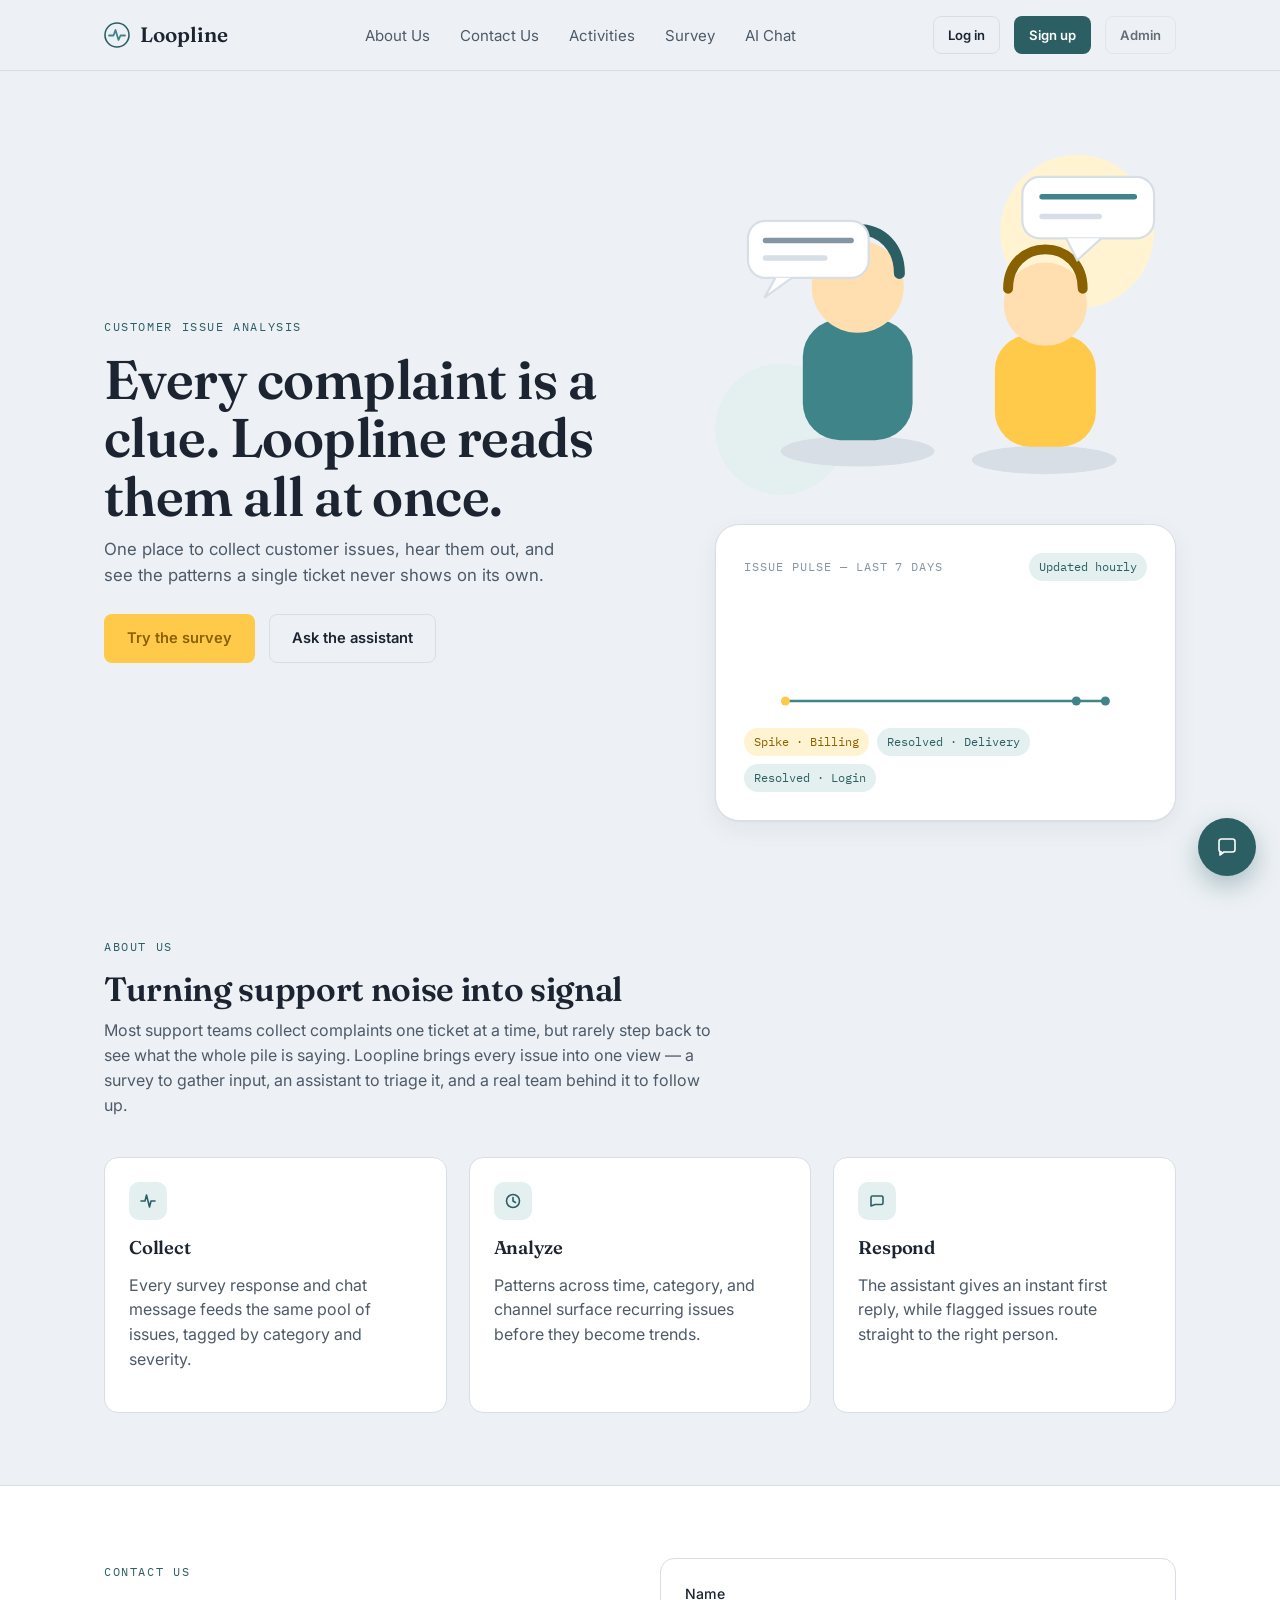
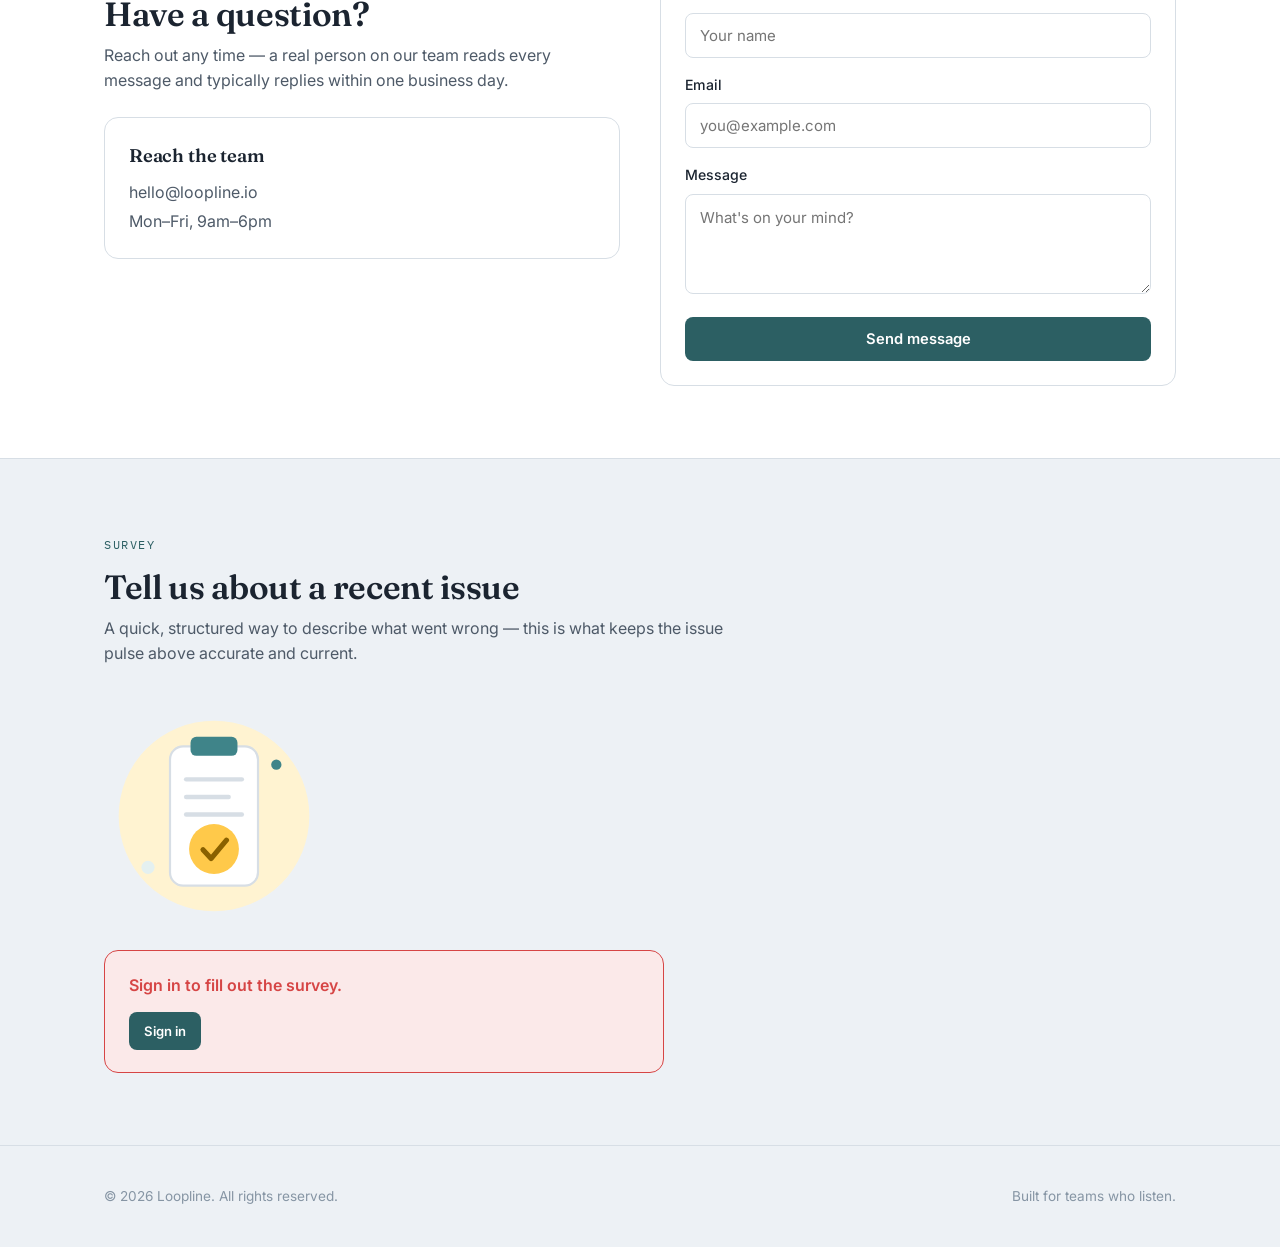
==== frontend/index.html @ 3cbf197c "Add main dashboard UI, styling, and image assets" ====
<!DOCTYPE html>
<html lang="en">
<head>
<meta charset="UTF-8">
<meta name="viewport" content="width=device-width, initial-scale=1.0">
<title>Loopline — Customer Issue Analysis</title>
<link rel="preconnect" href="https://fonts.googleapis.com">
<link href="https://fonts.googleapis.com/css2?family=Fraunces:wght@500;600;700&family=Inter:wght@400;500;600;700&family=IBM+Plex+Mono:wght@400;500&display=swap" rel="stylesheet">
<link rel="stylesheet" href="style.css">
</head>
<body>

<nav class="nav">
  <div class="nav-inner">
    <a href="index.html" class="brand">
      <svg class="brand-mark" viewBox="0 0 26 26" fill="none" xmlns="http://www.w3.org/2000/svg">
        <circle cx="13" cy="13" r="12" stroke="#2C5F63" stroke-width="1.6"/>
        <path d="M5 13.5H9.5L11.5 8L14.5 18L16.5 13.5H21" stroke="#3F8489" stroke-width="1.8" stroke-linecap="round" stroke-linejoin="round"/>
      </svg>
      Loopline
    </a>
    <div class="nav-links">
      <a href="#about">About Us</a>
      <a href="#contact">Contact Us</a>
      <a href="activities.html">Activities</a>
      <a href="#survey">Survey</a>
      <a href="#chat">AI Chat</a>
    </div>
    <div class="nav-auth">
      <a href="login.html" class="btn btn-ghost btn-sm">Log in</a>
      <a href="signup.html" class="btn btn-primary btn-sm">Sign up</a>
      <a href="admin-login.html" class="btn btn-ghost btn-sm" style="opacity:0.65;" title="Admin Login">Admin</a>
    </div>
    <button class="nav-toggle" aria-label="Menu"><span></span><span></span><span></span></button>
  </div>
</nav>

<!-- ================= HERO ================= -->
<header class="hero">
  <div class="container hero-inner">
    <div>
      <span class="eyebrow">Customer issue analysis</span>
      <h1>Every complaint is a clue. Loopline reads them all at once.</h1>
      <p class="hero-sub">One place to collect customer issues, hear them out, and see the patterns a single ticket never shows on its own.</p>
      <div class="hero-cta">
        <a href="#survey" class="btn btn-amber">Try the survey</a>
        <a href="#chat" class="btn btn-ghost">Ask the assistant</a>
      </div>
    </div>
    <div>
      <div class="illus-wrap">
        <img src="img/chat-people.svg" alt="Illustration of two people chatting" style="margin-bottom: 18px;">
      </div>
      <div class="pulse-card" aria-hidden="false">
        <div class="pulse-card-head">
          <span>Issue pulse — last 7 days</span>
          <span class="tag">Updated hourly</span>
        </div>
        <svg viewBox="0 0 320 120" width="100%" height="120" xmlns="http://www.w3.org/2000/svg" id="pulse-svg">
          <polyline id="pulse-bg" fill="none" stroke="#D7DEE5" stroke-width="2"/>
          <polyline id="pulse-line" fill="none" stroke="#3F8489" stroke-width="2.5" stroke-linecap="round" stroke-linejoin="round"/>
          <g id="pulse-dots"></g>
        </svg>
        <div class="pulse-tags">
          <span class="tag amber">Spike · Billing</span>
          <span class="tag">Resolved · Delivery</span>
          <span class="tag">Resolved · Login</span>
        </div>
      </div>
    </div>
  </div>
</header>

<!-- ================= ABOUT ================= -->
<section id="about">
  <div class="container">
    <div class="section-head">
      <span class="eyebrow">About us</span>
      <h2>Turning support noise into signal</h2>
      <p>Most support teams collect complaints one ticket at a time, but rarely step back to see what the whole pile is saying. Loopline brings every issue into one view — a survey to gather input, an assistant to triage it, and a real team behind it to follow up.</p>
    </div>
    <div class="grid-3">
      <div class="card">
        <div class="icon-badge">
          <svg width="18" height="18" viewBox="0 0 18 18" fill="none"><path d="M2 9H6L7.5 3L10.5 15L12 9H16" stroke="currentColor" stroke-width="1.6" stroke-linecap="round" stroke-linejoin="round"/></svg>
        </div>
        <h3>Collect</h3>
        <p>Every survey response and chat message feeds the same pool of issues, tagged by category and severity.</p>
      </div>
      <div class="card">
        <div class="icon-badge">
          <svg width="18" height="18" viewBox="0 0 18 18" fill="none"><circle cx="9" cy="9" r="6.5" stroke="currentColor" stroke-width="1.6"/><path d="M9 5.5V9L11.5 10.5" stroke="currentColor" stroke-width="1.6" stroke-linecap="round"/></svg>
        </div>
        <h3>Analyze</h3>
        <p>Patterns across time, category, and channel surface recurring issues before they become trends.</p>
      </div>
      <div class="card">
        <div class="icon-badge">
          <svg width="18" height="18" viewBox="0 0 18 18" fill="none"><path d="M3 14V5.5C3 4.7 3.7 4 4.5 4H13.5C14.3 4 15 4.7 15 5.5V11C15 11.8 14.3 12.5 13.5 12.5H7L3 14Z" stroke="currentColor" stroke-width="1.6" stroke-linejoin="round"/></svg>
        </div>
        <h3>Respond</h3>
        <p>The assistant gives an instant first reply, while flagged issues route straight to the right person.</p>
      </div>
    </div>
  </div>
</section>

<!-- ================= CONTACT ================= -->
<section id="contact" class="section-alt">
  <div class="container grid-2">
    <div>
      <span class="eyebrow">Contact us</span>
      <h2>Have a question?</h2>
      <p>Reach out any time — a real person on our team reads every message and typically replies within one business day.</p>
      <div class="card" style="margin-top: 1.5rem;">
        <h3>Reach the team</h3>
        <p style="margin-bottom: 0.3rem;">hello@loopline.io</p>
        <p style="margin: 0;">Mon–Fri, 9am–6pm</p>
      </div>
    </div>
    <form class="card" id="contact-form">
      <div class="field">
        <label for="c-name">Name</label>
        <input id="c-name" type="text" placeholder="Your name" required>
      </div>
      <div class="field">
        <label for="c-email">Email</label>
        <input id="c-email" type="email" placeholder="you@example.com" required>
      </div>
      <div class="field">
        <label for="c-message">Message</label>
        <textarea id="c-message" placeholder="What's on your mind?" required></textarea>
      </div>
      <button type="submit" class="btn btn-primary btn-block">Send message</button>
    </form>
  </div>
</section>

<!-- ================= SURVEY ================= -->
<section id="survey">
  <div class="container">
    <div class="section-head">
      <span class="eyebrow">Survey</span>
      <h2>Tell us about a recent issue</h2>
      <p>A quick, structured way to describe what went wrong — this is what keeps the issue pulse above accurate and current.</p>
    </div>

    <div class="illus-wrap" style="max-width: 220px; margin-bottom: 24px;">
      <img src="img/clipboard-check.svg" alt="Illustration of a clipboard with a checkmark">
    </div>

    <div class="gate-banner" id="survey-gate">
      <p>Sign in to fill out the survey.</p>
      <a href="login.html" class="btn btn-primary btn-sm">Sign in</a>
    </div>

    <form class="card" id="survey-form" style="max-width: 560px; display: none;">
      <div class="field">
        <label>How satisfied were you with the resolution?</label>
        <div class="rating-scale" id="rating-scale">
          <button type="button" data-value="1">1</button>
          <button type="button" data-value="2">2</button>
          <button type="button" data-value="3">3</button>
          <button type="button" data-value="4">4</button>
          <button type="button" data-value="5">5</button>
        </div>
        <div class="rating-labels"><span>Not satisfied</span><span>Very satisfied</span></div>
      </div>
      <div class="field">
        <label for="s-category">Issue category</label>
        <select id="s-category">
          <option>Billing</option>
          <option>Technical</option>
          <option>Delivery</option>
          <option>Account &amp; login</option>
          <option>Other</option>
        </select>
      </div>
      <div class="field">
        <label for="s-comment">Tell us more</label>
        <textarea id="s-comment" placeholder="Describe what happened..."></textarea>
      </div>
      <button type="submit" class="btn btn-primary btn-block">Submit survey</button>
      <p class="form-note">Your response is kept private and used only to improve support.</p>
    </form>
  </div>
</section>

<!-- ================= FOOTER ================= -->
<footer>
  <div class="container footer-inner">
    <span>© 2026 Loopline. All rights reserved.</span>
    <span>Built for teams who listen.</span>
  </div>
</footer>

<!-- ================= AI CHAT WIDGET ================= -->
<button class="chat-launcher" id="chat-launcher" aria-label="Open Loop Assistant">
  <svg width="24" height="24" viewBox="0 0 24 24" fill="none"><path d="M4 6.5C4 5.1 5.1 4 6.5 4H17.5C18.9 4 20 5.1 20 6.5V14.5C20 15.9 18.9 17 17.5 17H9L5 20V17H6.5C5.1 17 4 15.9 4 14.5V6.5Z" stroke="white" stroke-width="1.6" stroke-linejoin="round"/></svg>
</button>

<div class="chat-panel" id="chat-panel">
  <div class="chat-head">
    <span class="chat-head-dot"></span>
    <div>
      <strong>Loop Assistant</strong>
      <small>Usually replies within a few minutes</small>
    </div>
  </div>
  <div class="chat-body" id="chat-body">
    <div class="msg bot">Hi! I'm the Loop Assistant. Tell me what issue you ran into and I'll help get it to the right place.</div>
  </div>
  <div class="chat-input">
    <input type="text" id="chat-text" placeholder="Describe your issue...">
    <button id="chat-send" aria-label="Send">
      <svg width="16" height="16" viewBox="0 0 16 16" fill="none"><path d="M2 8H13.5M13.5 8L9 3.5M13.5 8L9 12.5" stroke="white" stroke-width="1.6" stroke-linecap="round" stroke-linejoin="round"/></svg>
    </button>
  </div>
</div>

<div class="toast" id="toast"></div>

<script src="config.js"></script>
<script src="auth.js"></script>
<script src="script.js"></script>
</body>
</html>
---- frontend/style.css ----
/* ==========================================================================
   Loopline — design tokens
   ========================================================================== */
:root {
  --bg: #EDF1F5;
  --surface: #FFFFFF;
  --surface-raised: #F7F9FB;
  --ink: #1B2430;
  --ink-soft: #4E5A68;
  --ink-faint: #8695A4;
  --line: #D7DEE5;
  --teal: #3F8489;
  --teal-dark: #2C5F63;
  --teal-tint: #E4F0F0;
  --amber: #FFC94A;
  --amber-tint: #FFF3D1;
  --amber-dark: #8A6100;
  --red: #D64545;
  --red-tint: #FBE9E9;
  --radius-sm: 8px;
  --radius-md: 14px;
  --radius-lg: 24px;
  --shadow-card: 0 1px 2px rgba(27,36,48,0.04), 0 8px 24px rgba(27,36,48,0.06);
  --font-display: 'Fraunces', serif;
  --font-body: 'Inter', sans-serif;
  --font-mono: 'IBM Plex Mono', monospace;
}

* { box-sizing: border-box; }
html { scroll-behavior: smooth; }

body {
  margin: 0;
  background: var(--bg);
  color: var(--ink);
  font-family: var(--font-body);
  line-height: 1.55;
  -webkit-font-smoothing: antialiased;
}

img { max-width: 100%; display: block; }

a { color: inherit; text-decoration: none; }

.eyebrow {
  font-family: var(--font-mono);
  font-size: 0.72rem;
  letter-spacing: 0.14em;
  text-transform: uppercase;
  color: var(--teal-dark);
  display: inline-block;
  margin-bottom: 0.9rem;
}

h1, h2, h3 {
  font-family: var(--font-display);
  font-weight: 600;
  color: var(--ink);
  letter-spacing: -0.01em;
  margin: 0 0 0.6rem;
}

h1 { font-size: clamp(2.2rem, 5vw, 3.4rem); line-height: 1.08; }
h2 { font-size: clamp(1.6rem, 3vw, 2.1rem); line-height: 1.15; }
h3 { font-size: 1.15rem; }

p { color: var(--ink-soft); margin: 0 0 1rem; }

.container {
  max-width: 1120px;
  margin: 0 auto;
  padding: 0 24px;
}

/* ------------------------- Nav ------------------------- */
.nav {
  position: sticky;
  top: 0;
  z-index: 50;
  background: rgba(237,241,245,0.86);
  backdrop-filter: blur(10px);
  border-bottom: 1px solid var(--line);
}

.nav-inner {
  max-width: 1120px;
  margin: 0 auto;
  padding: 16px 24px;
  display: flex;
  align-items: center;
  justify-content: space-between;
}

.brand {
  display: flex;
  align-items: center;
  gap: 10px;
  font-family: var(--font-display);
  font-size: 1.3rem;
  font-weight: 600;
  color: var(--ink);
}

.brand-mark {
  width: 26px;
  height: 26px;
  flex-shrink: 0;
}

.nav-links {
  display: flex;
  align-items: center;
  gap: 30px;
  font-size: 0.94rem;
  color: var(--ink-soft);
}

.nav-links a:hover { color: var(--teal-dark); }

.nav-auth {
  display: flex;
  align-items: center;
  gap: 14px;
}

.nav-toggle {
  display: none;
  background: none;
  border: none;
  cursor: pointer;
  padding: 6px;
}
.nav-toggle span {
  display: block;
  width: 22px;
  height: 2px;
  background: var(--ink);
  margin: 5px 0;
}

/* ------------------------- Buttons ------------------------- */
.btn {
  display: inline-flex;
  align-items: center;
  justify-content: center;
  gap: 8px;
  font-family: var(--font-body);
  font-weight: 600;
  font-size: 0.92rem;
  padding: 12px 22px;
  border-radius: var(--radius-sm);
  border: 1px solid transparent;
  cursor: pointer;
  transition: transform 0.15s ease, box-shadow 0.15s ease, background 0.15s ease;
}
.btn:active { transform: translateY(1px); }

.btn-primary {
  background: var(--teal-dark);
  color: #fff;
}
.btn-primary:hover { background: var(--teal); }

.btn-ghost {
  background: transparent;
  color: var(--ink);
  border-color: var(--line);
}
.btn-ghost:hover { border-color: var(--teal-dark); color: var(--teal-dark); }

.btn-amber {
  background: var(--amber);
  color: var(--amber-dark);
}
.btn-amber:hover { background: #FFD873; }

.btn-text {
  background: none;
  border: none;
  color: var(--teal-dark);
  font-weight: 600;
  padding: 6px 4px;
}

.btn-block { width: 100%; }
.btn-sm { padding: 8px 14px; font-size: 0.82rem; }

/* ------------------------- Hero ------------------------- */
.hero {
  padding: 84px 0 40px;
}
.hero-inner {
  display: grid;
  grid-template-columns: 1.1fr 0.9fr;
  gap: 48px;
  align-items: center;
}
.hero h1 { max-width: 560px; }
.hero-sub {
  max-width: 480px;
  font-size: 1.05rem;
}
.hero-cta {
  display: flex;
  gap: 14px;
  margin-top: 1.6rem;
  flex-wrap: wrap;
}

.pulse-card {
  background: var(--surface);
  border: 1px solid var(--line);
  border-radius: var(--radius-lg);
  box-shadow: var(--shadow-card);
  padding: 28px;
}
.pulse-card-head {
  display: flex;
  justify-content: space-between;
  align-items: baseline;
  margin-bottom: 6px;
}
.pulse-card-head span:first-child {
  font-family: var(--font-mono);
  font-size: 0.75rem;
  color: var(--ink-faint);
  text-transform: uppercase;
  letter-spacing: 0.08em;
}
.pulse-tags {
  display: flex;
  gap: 8px;
  margin-top: 14px;
  flex-wrap: wrap;
}
.tag {
  font-family: var(--font-mono);
  font-size: 0.72rem;
  padding: 5px 10px;
  border-radius: 100px;
  background: var(--teal-tint);
  color: var(--teal-dark);
}
.tag.amber { background: var(--amber-tint); color: var(--amber-dark); }

/* ------------------------- Sections ------------------------- */
section { padding: 72px 0; }
.section-head {
  max-width: 620px;
  margin-bottom: 40px;
}
.section-alt { background: var(--surface); border-top: 1px solid var(--line); border-bottom: 1px solid var(--line); }

.grid-3 {
  display: grid;
  grid-template-columns: repeat(3, 1fr);
  gap: 22px;
}
.grid-2 {
  display: grid;
  grid-template-columns: 1fr 1fr;
  gap: 40px;
}

.card {
  background: var(--surface);
  border: 1px solid var(--line);
  border-radius: var(--radius-md);
  padding: 24px;
}
.card .eyebrow { margin-bottom: 0.5rem; }

.icon-badge {
  width: 38px;
  height: 38px;
  border-radius: 10px;
  background: var(--teal-tint);
  display: flex;
  align-items: center;
  justify-content: center;
  margin-bottom: 14px;
  color: var(--teal-dark);
}

/* ------------------------- Forms ------------------------- */
.field { margin-bottom: 18px; }
.field label {
  display: block;
  font-size: 0.85rem;
  font-weight: 600;
  color: var(--ink);
  margin-bottom: 6px;
}
.field input,
.field select,
.field textarea {
  width: 100%;
  padding: 12px 14px;
  border: 1px solid var(--line);
  border-radius: var(--radius-sm);
  background: var(--surface);
  font-family: var(--font-body);
  font-size: 0.94rem;
  color: var(--ink);
}
.field input:focus,
.field select:focus,
.field textarea:focus,
.btn:focus-visible,
.chat-input input:focus,
a:focus-visible {
  outline: 2px solid var(--teal);
  outline-offset: 2px;
}
.field textarea { resize: vertical; min-height: 100px; }

.rating-scale {
  display: flex;
  gap: 8px;
}
.rating-scale button {
  flex: 1;
  padding: 12px 0;
  border-radius: var(--radius-sm);
  border: 1px solid var(--line);
  background: var(--surface);
  font-family: var(--font-mono);
  font-size: 0.95rem;
  cursor: pointer;
  color: var(--ink-soft);
}
.rating-scale button.active {
  background: var(--teal-dark);
  border-color: var(--teal-dark);
  color: #fff;
}
.rating-labels {
  display: flex;
  justify-content: space-between;
  font-size: 0.76rem;
  color: var(--ink-faint);
  margin-top: 6px;
}

.form-note {
  font-size: 0.82rem;
  color: var(--ink-faint);
  margin-top: 10px;
}

/* password checklist */
.pw-checklist {
  list-style: none;
  padding: 0;
  margin: 8px 0 0;
  display: flex;
  flex-direction: column;
  gap: 4px;
}
.pw-checklist li {
  font-size: 0.8rem;
  color: var(--ink-faint);
  display: flex;
  align-items: center;
  gap: 8px;
}
.pw-checklist li::before {
  content: "○";
  font-size: 0.7rem;
  color: var(--ink-faint);
}
.pw-checklist li.ok {
  color: var(--teal-dark);
}
.pw-checklist li.ok::before {
  content: "●";
  color: var(--teal);
}

.field-error {
  font-size: 0.8rem;
  color: var(--red);
  margin-top: 6px;
  display: none;
}
.field-error.show { display: block; }
.field.invalid input {
  border-color: var(--red);
}

/* nav account state */
.nav-account {
  display: flex;
  align-items: center;
  gap: 10px;
}
.nav-account span {
  font-size: 0.88rem;
  color: var(--ink-soft);
}

/* sign-in gate banner */
.gate-banner {
  border: 1px solid var(--red);
  background: var(--red-tint);
  border-radius: var(--radius-md);
  padding: 22px 24px;
  max-width: 560px;
}
.gate-banner p {
  color: var(--red);
  font-weight: 600;
  margin: 0 0 10px;
}
.gate-banner .btn { margin-top: 4px; }

/* youthful blobs / illustration wrap */
.illus-wrap {
  position: relative;
}
.illus-blob {
  position: absolute;
  border-radius: 50%;
  z-index: 0;
  filter: blur(2px);
}
.illus-wrap svg, .illus-wrap img { position: relative; z-index: 1; }

.toast {
  position: fixed;
  bottom: 26px;
  left: 50%;
  transform: translateX(-50%) translateY(20px);
  background: var(--ink);
  color: #fff;
  padding: 13px 22px;
  border-radius: var(--radius-sm);
  font-size: 0.9rem;
  opacity: 0;
  pointer-events: none;
  transition: opacity 0.25s ease, transform 0.25s ease;
  z-index: 200;
}
.toast.show {
  opacity: 1;
  transform: translateX(-50%) translateY(0);
}

/* ------------------------- Footer ------------------------- */
footer {
  border-top: 1px solid var(--line);
  padding: 40px 0;
}
.footer-inner {
  display: flex;
  justify-content: space-between;
  align-items: center;
  flex-wrap: wrap;
  gap: 14px;
  font-size: 0.85rem;
  color: var(--ink-faint);
}

/* ------------------------- AI Chat widget ------------------------- */
.chat-launcher {
  position: fixed;
  bottom: 24px;
  right: 24px;
  width: 58px;
  height: 58px;
  border-radius: 50%;
  background: var(--teal-dark);
  color: #fff;
  border: none;
  cursor: pointer;
  box-shadow: 0 10px 26px rgba(44,95,99,0.35);
  z-index: 150;
  display: flex;
  align-items: center;
  justify-content: center;
}
.chat-launcher:hover { background: var(--teal); }

.chat-panel {
  position: fixed;
  bottom: 96px;
  right: 24px;
  width: 340px;
  max-width: calc(100vw - 48px);
  background: var(--surface);
  border: 1px solid var(--line);
  border-radius: var(--radius-lg);
  box-shadow: var(--shadow-card);
  display: none;
  flex-direction: column;
  overflow: hidden;
  z-index: 150;
}
.chat-panel.open { display: flex; }

.chat-head {
  padding: 16px 18px;
  background: var(--teal-dark);
  color: #fff;
  display: flex;
  align-items: center;
  gap: 10px;
}
.chat-head-dot {
  width: 8px; height: 8px; border-radius: 50%;
  background: #7CE0C6;
}
.chat-head strong { font-family: var(--font-body); font-size: 0.95rem; }
.chat-head small { display: block; font-size: 0.72rem; opacity: 0.8; }

.chat-body {
  padding: 16px;
  height: 300px;
  overflow-y: auto;
  display: flex;
  flex-direction: column;
  gap: 10px;
  background: var(--surface-raised);
}
.msg {
  max-width: 82%;
  padding: 10px 13px;
  border-radius: 12px;
  font-size: 0.87rem;
  line-height: 1.4;
}
.msg.bot {
  background: #fff;
  border: 1px solid var(--line);
  align-self: flex-start;
  border-bottom-left-radius: 4px;
}
.msg.user {
  background: var(--teal-dark);
  color: #fff;
  align-self: flex-end;
  border-bottom-right-radius: 4px;
}
.chat-input {
  display: flex;
  gap: 8px;
  padding: 12px;
  border-top: 1px solid var(--line);
  background: var(--surface);
}
.chat-input input {
  flex: 1;
  border: 1px solid var(--line);
  border-radius: 100px;
  padding: 10px 15px;
  font-family: var(--font-body);
  font-size: 0.88rem;
}
.chat-input button {
  width: 40px;
  height: 40px;
  border-radius: 50%;
  border: none;
  background: var(--teal-dark);
  color: #fff;
  cursor: pointer;
}

/* ------------------------- Auth pages ------------------------- */
.auth-wrap {
  min-height: calc(100vh - 74px);
  display: flex;
  align-items: center;
  justify-content: center;
  padding: 48px 24px;
}
.auth-card {
  width: 100%;
  max-width: 400px;
  background: var(--surface);
  border: 1px solid var(--line);
  border-radius: var(--radius-lg);
  box-shadow: var(--shadow-card);
  padding: 36px 32px;
}
.auth-card .eyebrow { margin-bottom: 0.4rem; }
.auth-switch {
  text-align: center;
  margin-top: 18px;
  font-size: 0.88rem;
  color: var(--ink-soft);
}
.divider {
  display: flex;
  align-items: center;
  gap: 12px;
  color: var(--ink-faint);
  font-size: 0.78rem;
  margin: 20px 0;
}
.divider::before, .divider::after {
  content: "";
  flex: 1;
  height: 1px;
  background: var(--line);
}

/* ------------------------- Responsive ------------------------- */
@media (max-width: 860px) {
  .hero-inner { grid-template-columns: 1fr; }
  .grid-3 { grid-template-columns: 1fr; }
  .grid-2 { grid-template-columns: 1fr; }
  .nav-links, .nav-auth .btn-ghost { display: none; }
  .nav-toggle { display: block; }
}

/* ------------------------- Activities Page ------------------------- */
.activities-wrap {
  padding: 48px 0 72px;
}

.activities-header {
  margin-bottom: 32px;
}
.activities-header h1 {
  margin-bottom: 8px;
}

.profile-row {
  display: grid;
  grid-template-columns: 320px 1fr;
  gap: 24px;
  margin-bottom: 28px;
}

/* ---- Profile Card ---- */
.profile-card {
  position: sticky;
  top: 80px;
  text-align: center;
  align-self: start;
}

.profile-avatar {
  width: 84px;
  height: 84px;
  border-radius: 50%;
  overflow: hidden;
  margin: 0 auto 16px;
  border: 3px solid var(--teal-tint);
}
.profile-avatar svg {
  width: 100%;
  height: 100%;
}

.profile-name {
  font-family: var(--font-display);
  font-size: 1.35rem;
  margin: 0 0 4px;
}
.profile-role {
  display: inline-block;
  font-family: var(--font-mono);
  font-size: 0.72rem;
  letter-spacing: 0.1em;
  text-transform: uppercase;
  background: var(--teal-tint);
  color: var(--teal-dark);
  padding: 4px 12px;
  border-radius: 100px;
  margin-bottom: 18px;
}

.profile-info {
  text-align: left;
}
.profile-info-row {
  display: flex;
  flex-direction: column;
  gap: 2px;
  margin-bottom: 12px;
}
.profile-info-label {
  font-size: 0.74rem;
  text-transform: uppercase;
  letter-spacing: 0.08em;
  color: var(--ink-faint);
  font-family: var(--font-mono);
}
.profile-info-value {
  font-size: 0.94rem;
  color: var(--ink);
  font-weight: 500;
}

.profile-divider {
  height: 1px;
  background: var(--line);
  margin: 20px 0;
}

.profile-stats {
  display: flex;
  flex-direction: column;
  gap: 12px;
}
.profile-stat {
  display: flex;
  justify-content: space-between;
  align-items: center;
  padding: 10px 14px;
  background: var(--surface-raised);
  border-radius: var(--radius-sm);
}
.profile-stat-label {
  font-size: 0.82rem;
  color: var(--ink-soft);
}
.profile-stat-value {
  font-family: var(--font-display);
  font-size: 1.25rem;
  font-weight: 600;
  color: var(--teal-dark);
}
.profile-stat-value.pending { color: var(--amber-dark); }
.profile-stat-value.resolved { color: var(--teal); }

/* ---- Summary Cards ---- */
.summary-col {
  display: flex;
  flex-direction: column;
  gap: 20px;
}

.summary-cards {
  display: grid;
  grid-template-columns: repeat(3, 1fr);
  gap: 16px;
}

.summary-card {
  background: var(--surface);
  border: 1px solid var(--line);
  border-radius: var(--radius-md);
  padding: 22px;
  display: flex;
  flex-direction: column;
  gap: 6px;
}
.summary-label {
  font-family: var(--font-mono);
  font-size: 0.72rem;
  letter-spacing: 0.1em;
  text-transform: uppercase;
  color: var(--ink-faint);
}
.summary-value {
  font-family: var(--font-display);
  font-size: 2.2rem;
  font-weight: 600;
  line-height: 1.1;
  color: var(--teal-dark);
}
.summary-card.pending .summary-value { color: var(--amber-dark); }
.summary-card.resolved .summary-value { color: var(--teal); }
.summary-card.total {
  background: linear-gradient(135deg, #fff 0%, #f7fbfa 100%);
  border-color: #cfe2e2;
}
.summary-card.pending {
  background: linear-gradient(135deg, #fff 0%, #fffaef 100%);
  border-color: #ffe6a8;
}
.summary-card.resolved {
  background: linear-gradient(135deg, #fff 0%, #f2f8f8 100%);
  border-color: #c4ddd9;
}

/* ---- Toolbar (search + new complaint btn) ---- */
.toolbar {
  display: flex;
  gap: 12px;
  align-items: center;
}
.search-wrap {
  flex: 1;
  position: relative;
}
.search-wrap input {
  width: 100%;
  padding: 12px 14px 12px 42px;
  border: 1px solid var(--line);
  border-radius: var(--radius-sm);
  background: var(--surface);
  font-family: var(--font-body);
  font-size: 0.94rem;
  color: var(--ink);
}
.search-wrap input:focus {
  outline: 2px solid var(--teal);
  outline-offset: 2px;
}
.search-icon {
  position: absolute;
  left: 14px;
  top: 50%;
  transform: translateY(-50%);
  width: 16px;
  height: 16px;
}

/* ---- Table Card ---- */
.table-card {
  padding: 0;
  overflow: hidden;
}
.table-head {
  padding: 24px 24px 16px;
  border-bottom: 1px solid var(--line);
}
.table-head h3 {
  margin: 0;
}

.table-wrap {
  overflow-x: auto;
  padding: 0 24px 24px;
}

.complaint-table {
  width: 100%;
  border-collapse: separate;
  border-spacing: 0;
  font-size: 0.88rem;
  margin-top: 16px;
}
.complaint-table thead th {
  text-align: left;
  padding: 12px 14px;
  font-family: var(--font-mono);
  font-size: 0.72rem;
  letter-spacing: 0.08em;
  text-transform: uppercase;
  color: var(--ink-faint);
  border-bottom: 1px solid var(--line);
  background: var(--surface-raised);
  font-weight: 500;
  white-space: nowrap;
}
.complaint-table thead th:first-child {
  border-top-left-radius: var(--radius-sm);
}
.complaint-table thead th:last-child {
  border-top-right-radius: var(--radius-sm);
}
.complaint-table tbody td {
  padding: 14px;
  border-bottom: 1px solid var(--line);
  color: var(--ink);
  vertical-align: top;
  max-width: 260px;
}
.complaint-table tbody tr:last-child td {
  border-bottom: none;
}
.complaint-table tbody tr:hover td {
  background: var(--surface-raised);
}
.complaint-table .ticket-no {
  font-family: var(--font-mono);
  font-weight: 600;
  color: var(--teal-dark);
}
.complaint-table .complaint-text {
  color: var(--ink-soft);
  line-height: 1.45;
  display: -webkit-box;
  -webkit-line-clamp: 2;
  -webkit-box-orient: vertical;
  overflow: hidden;
}

.status-badge {
  display: inline-block;
  font-family: var(--font-mono);
  font-size: 0.72rem;
  padding: 5px 11px;
  border-radius: 100px;
  font-weight: 500;
  letter-spacing: 0.04em;
  white-space: nowrap;
}
.status-badge.pending {
  background: var(--amber-tint);
  color: var(--amber-dark);
}
.status-badge.resolved {
  background: var(--teal-tint);
  color: var(--teal-dark);
}

.table-empty {
  padding: 48px 24px;
  text-align: center;
  color: var(--ink-faint);
  font-size: 0.9rem;
}

/* ---- Modal ---- */
.modal-overlay {
  position: fixed;
  inset: 0;
  background: rgba(27, 36, 48, 0.5);
  backdrop-filter: blur(3px);
  z-index: 200;
  display: none;
  align-items: flex-start;
  justify-content: center;
  padding: 48px 16px;
  overflow-y: auto;
}
.modal-overlay.open {
  display: flex;
  animation: fadeIn 0.2s ease;
}
.modal {
  width: 100%;
  max-width: 640px;
  background: var(--surface);
  border-radius: var(--radius-lg);
  box-shadow: 0 20px 60px rgba(27, 36, 48, 0.2);
  animation: slideUp 0.25s ease;
}
.modal-head {
  display: flex;
  justify-content: space-between;
  align-items: center;
  padding: 24px 28px;
  border-bottom: 1px solid var(--line);
}
.modal-head h2 {
  margin: 0;
  font-size: 1.4rem;
}
.modal-close {
  background: none;
  border: none;
  padding: 8px;
  border-radius: 8px;
  cursor: pointer;
  color: var(--ink-soft);
  display: flex;
  align-items: center;
  justify-content: center;
}
.modal-close:hover {
  background: var(--surface-raised);
  color: var(--ink);
}
.modal-body {
  padding: 24px 28px;
}
.modal-foot {
  display: flex;
  justify-content: flex-end;
  gap: 10px;
  padding: 20px 28px 28px;
  border-top: 1px solid var(--line);
  background: var(--surface-raised);
  border-bottom-left-radius: var(--radius-lg);
  border-bottom-right-radius: var(--radius-lg);
}

/* ---- Form grid ---- */
.form-grid {
  display: grid;
  grid-template-columns: 1fr 1fr;
  gap: 0 18px;
}
.grid-full {
  grid-column: 1 / -1;
}

.input-with-check {
  position: relative;
}
.input-with-check input {
  width: 100%;
  padding: 12px 42px 12px 14px;
  border: 1px solid var(--line);
  border-radius: var(--radius-sm);
  background: var(--surface-raised);
  font-family: var(--font-mono);
  font-size: 0.94rem;
  color: var(--ink);
  font-weight: 600;
}
.input-with-check input:focus {
  outline: 2px solid var(--teal);
  outline-offset: 2px;
}
.check-mark {
  position: absolute;
  right: 12px;
  top: 50%;
  transform: translateY(-50%);
  width: 20px;
  height: 20px;
  display: flex;
  align-items: center;
  justify-content: center;
}
.check-mark svg {
  width: 18px;
  height: 18px;
}

/* ---- Time Picker ---- */
.time-picker {
  display: flex;
  align-items: center;
  gap: 6px;
}
.time-picker select {
  flex: 1;
  min-width: 0;
  padding: 12px 10px;
  border: 1px solid var(--line);
  border-radius: var(--radius-sm);
  background: var(--surface);
  font-family: var(--font-mono);
  font-size: 0.9rem;
  color: var(--ink);
  text-align: center;
}
.time-picker select:focus {
  outline: 2px solid var(--teal);
  outline-offset: 2px;
}
.time-colon {
  font-family: var(--font-mono);
  font-weight: 600;
  color: var(--ink-soft);
  font-size: 1rem;
}

/* ---- Field hints + errors ---- */
.field {
  margin-bottom: 16px;
}
.field > label {
  display: block;
  margin-bottom: 8px;
  font-weight: 500;
  font-size: 0.88rem;
  color: var(--ink);
}
.field input[type=text],
.field input[type=date],
.field input[type=email],
.field textarea,
.field select {
  width: 100%;
  padding: 12px 14px;
  border: 1px solid var(--line);
  border-radius: var(--radius-sm);
  background: var(--surface);
  font-family: var(--font-body);
  font-size: 0.94rem;
  color: var(--ink);
  box-sizing: border-box;
  transition: border-color 0.15s ease, box-shadow 0.15s ease;
}
.field textarea {
  resize: vertical;
  min-height: 100px;
  font-family: inherit;
  line-height: 1.5;
}
.field input:focus,
.field textarea:focus,
.field select:focus {
  outline: none;
  border-color: var(--teal);
  box-shadow: 0 0 0 3px rgba(63, 132, 137, 0.15);
}
.field input[readonly] {
  background: var(--surface-raised);
  color: var(--ink-soft);
  cursor: not-allowed;
}
.field input[aria-invalid="true"],
.field textarea[aria-invalid="true"],
.field select[aria-invalid="true"] {
  border-color: #d8625a;
  box-shadow: 0 0 0 3px rgba(216, 98, 90, 0.12);
}
.field-hint {
  margin-top: 6px;
  font-size: 0.78rem;
  color: var(--ink-faint);
  font-family: var(--font-mono);
}
.field-error {
  margin: 6px 0 0;
  min-height: 0;
  font-size: 0.82rem;
  color: #c14b44;
  line-height: 1.4;
  max-height: 0;
  overflow: hidden;
  transition: max-height 0.2s ease;
}
.field-error.is-visible {
  max-height: 80px;
}

/* ---- Searchable City Combo-box ---- */
.city-combo {
  position: relative;
}
.city-combo input[type=text] {
  width: 100%;
  padding: 12px 44px 12px 14px;
  border: 1px solid var(--line);
  border-radius: var(--radius-sm);
  background: var(--surface);
  font-family: var(--font-body);
  font-size: 0.94rem;
  color: var(--ink);
  box-sizing: border-box;
}
.city-combo input:focus {
  outline: none;
  border-color: var(--teal);
  box-shadow: 0 0 0 3px rgba(63, 132, 137, 0.15);
}
.city-caret {
  position: absolute;
  right: 8px;
  top: 50%;
  transform: translateY(-50%);
  width: 32px;
  height: 32px;
  display: flex;
  align-items: center;
  justify-content: center;
  background: none;
  border: none;
  border-radius: 6px;
  color: var(--ink-soft);
  cursor: pointer;
}
.city-caret:hover { background: var(--surface-raised); color: var(--ink); }
.city-caret svg { width: 12px; height: 12px; }
.city-options {
  position: absolute;
  left: 0;
  right: 0;
  top: calc(100% + 4px);
  max-height: 260px;
  overflow-y: auto;
  background: var(--surface);
  border: 1px solid var(--line);
  border-radius: var(--radius-sm);
  box-shadow: 0 10px 30px rgba(27, 36, 48, 0.12);
  z-index: 10;
  display: none;
  padding: 4px;
}
.city-options.open {
  display: block;
  animation: fadeIn 0.12s ease;
}
.city-option {
  padding: 9px 12px;
  border-radius: 8px;
  cursor: pointer;
  font-size: 0.9rem;
  color: var(--ink);
  display: flex;
  justify-content: space-between;
  align-items: baseline;
  gap: 12px;
}
.city-option:hover,
.city-option.is-active {
  background: var(--teal-tint);
  color: var(--teal-dark);
}
.city-option-name { font-weight: 500; }
.city-option-state {
  font-size: 0.75rem;
  color: var(--ink-faint);
  font-family: var(--font-mono);
  white-space: nowrap;
}
.city-option:hover .city-option-state,
.city-option.is-active .city-option-state {
  color: var(--teal-dark);
  opacity: 0.8;
}
.city-empty {
  padding: 14px 12px;
  text-align: center;
  color: var(--ink-faint);
  font-size: 0.85rem;
}

/* ---- Animation keyframes ---- */
@keyframes fadeIn {
  from { opacity: 0; }
  to { opacity: 1; }
}
@keyframes slideUp {
  from {
    opacity: 0;
    transform: translateY(20px);
  }
  to {
    opacity: 1;
    transform: translateY(0);
  }
}

/* ---- Activities Responsive ---- */
@media (max-width: 900px) {
  .profile-row {
    grid-template-columns: 1fr;
  }
  .profile-card {
    position: static;
  }
  .summary-cards {
    grid-template-columns: 1fr;
  }
  .form-grid {
    grid-template-columns: 1fr;
  }
}

@media (max-width: 600px) {
  .toolbar {
    flex-direction: column;
    align-items: stretch;
  }
  .toolbar .btn {
    width: 100%;
  }
  .modal-head, .modal-body, .modal-foot {
    padding-left: 18px;
    padding-right: 18px;
  }
}

@media (prefers-reduced-motion: reduce) {
  html { scroll-behavior: auto; }
  * { transition: none !important; animation: none !important; }
}

/* ---- Clickable Complaint Rows ---- */
.complaint-row:hover {
  background: #F6FAFA;
}
.complaint-row:hover .ticket-no {
  color: var(--teal-dark);
}

/* ---- Row Action Buttons ---- */
.row-btn {
  font-family: var(--font-body);
  font-size: 0.76rem;
  font-weight: 500;
  border: none;
  border-radius: 8px;
  padding: 6px 10px;
  cursor: pointer;
  transition: background 150ms ease, color 150ms ease, transform 100ms ease;
  white-space: nowrap;
}
.row-btn:active {
  transform: translateY(1px);
}
.row-btn-view {
  background: var(--teal-tint);
  color: var(--teal-dark);
}
.row-btn-view:hover {
  background: #C6DDDE;
}
.row-btn-edit {
  background: var(--amber-tint);
  color: var(--amber-dark);
}
.row-btn-edit:hover {
  background: #F2DFB8;
}

/* ---- View Modal Details Grid ---- */
.view-grid {
  display: grid;
  grid-template-columns: 1fr 1fr;
  gap: 14px 22px;
}
.view-field {
  display: flex;
  flex-direction: column;
  gap: 4px;
}
.view-label {
  font-family: var(--font-mono);
  font-size: 0.72rem;
  text-transform: uppercase;
  letter-spacing: 0.06em;
  color: var(--ink-soft);
}
.view-value {
  font-family: var(--font-body);
  font-size: 0.94rem;
  color: var(--ink);
  font-weight: 500;
}
.view-complaint-block {
  margin-top: 6px;
  background: #F6FAFA;
  border: 1px solid var(--teal-tint);
  border-radius: 10px;
  padding: 14px 16px;
  font-family: var(--font-body);
  font-size: 0.92rem;
  line-height: 1.6;
  color: var(--ink);
  white-space: pre-wrap;
  word-break: break-word;
}

@media (max-width: 600px) {
  .view-grid {
    grid-template-columns: 1fr;
  }
}

/* ==========================================================================
   Admin Portal — extends the same design tokens/components above rather
   than inventing a new visual language. Signature touch: IBM Plex Mono
   used for anything data/metric-shaped (ticket IDs, model accuracy,
   priority levels) - same motif already established for ticket numbers
   and dates elsewhere in the app, just carried through consistently.
   ========================================================================== */

/* ---- Admin nav: same .nav shell, small "ADMIN" tag next to the brand ---- */
.admin-tag {
  font-family: var(--font-mono);
  font-size: 0.62rem;
  letter-spacing: 0.12em;
  text-transform: uppercase;
  background: var(--teal-dark);
  color: #fff;
  padding: 2px 8px;
  border-radius: 100px;
  margin-left: 8px;
  vertical-align: middle;
}

/* ---- Priority badges (mirrors .status-badge's pattern) ---- */
.priority-badge {
  display: inline-block;
  padding: 4px 10px;
  border-radius: 100px;
  font-family: var(--font-mono);
  font-size: 0.72rem;
  font-weight: 500;
}
.priority-badge.low { background: var(--teal-tint); color: var(--teal-dark); }
.priority-badge.medium { background: var(--amber-tint); color: var(--amber-dark); }
.priority-badge.high { background: var(--red-tint); color: var(--red); }

/* ---- ML status strip ---- */
.ml-status-row {
  display: flex;
  gap: 14px;
  flex-wrap: wrap;
  margin-bottom: 24px;
}
.ml-status-chip {
  display: flex;
  align-items: center;
  gap: 10px;
  background: var(--surface);
  border: 1px solid var(--line);
  border-radius: var(--radius-md);
  padding: 12px 16px;
  box-shadow: var(--shadow-card);
  flex: 1 1 260px;
}
.ml-status-dot {
  width: 9px; height: 9px; border-radius: 50%;
  background: var(--line);
  flex-shrink: 0;
}
.ml-status-dot.on { background: var(--teal); box-shadow: 0 0 0 3px var(--teal-tint); }
.ml-status-dot.off { background: var(--ink-faint); }
.ml-status-chip .ml-label { font-size: 0.82rem; color: var(--ink-soft); }
.ml-status-chip .ml-metric {
  font-family: var(--font-mono);
  font-size: 0.92rem;
  font-weight: 600;
  color: var(--ink);
}

/* ---- Analytics chart cards ---- */
.chart-grid {
  display: grid;
  grid-template-columns: 1.3fr 1fr;
  gap: 20px;
  margin-bottom: 28px;
}
@media (max-width: 900px) { .chart-grid { grid-template-columns: 1fr; } }
.chart-card {
  background: var(--surface);
  border: 1px solid var(--line);
  border-radius: var(--radius-md);
  box-shadow: var(--shadow-card);
  padding: 20px 22px;
}
.chart-card h3 { margin-bottom: 2px; }
.chart-card .chart-sub { font-size: 0.82rem; color: var(--ink-faint); margin-bottom: 14px; }
.chart-card canvas { max-width: 100%; }
.trend-pill {
  display: inline-flex;
  align-items: center;
  gap: 4px;
  font-family: var(--font-mono);
  font-size: 0.78rem;
  padding: 3px 9px;
  border-radius: 100px;
  margin-left: 8px;
}
.trend-pill.up { background: var(--red-tint); color: var(--red); }
.trend-pill.down { background: var(--teal-tint); color: var(--teal-dark); }
.trend-pill.flat { background: var(--surface-raised); color: var(--ink-faint); }

/* ---- Filter bar ---- */
.filter-bar {
  display: flex;
  gap: 10px;
  flex-wrap: wrap;
  align-items: center;
  margin-bottom: 16px;
}
.filter-bar select {
  font-family: var(--font-body);
  font-size: 0.86rem;
  padding: 8px 12px;
  border-radius: var(--radius-sm);
  border: 1px solid var(--line);
  background: var(--surface);
  color: var(--ink);
}
.filter-bar .search-wrap { flex: 1 1 240px; min-width: 200px; }
.filter-clear {
  font-family: var(--font-body);
  font-size: 0.82rem;
  color: var(--ink-faint);
  background: none;
  border: none;
  cursor: pointer;
  text-decoration: underline;
}
.filter-clear:hover { color: var(--ink); }

/* ---- Inline status/priority edit selects inside the admin table ---- */
.inline-select {
  font-family: var(--font-mono);
  font-size: 0.74rem;
  padding: 4px 8px;
  border-radius: 100px;
  border: 1px solid var(--line);
  background: var(--surface);
  cursor: pointer;
}

/* ---- Pagination ---- */
.pagination {
  display: flex;
  align-items: center;
  justify-content: center;
  gap: 14px;
  margin-top: 18px;
  font-size: 0.86rem;
  color: var(--ink-soft);
}
.pagination button {
  font-family: var(--font-body);
  font-size: 0.84rem;
  padding: 6px 14px;
  border-radius: var(--radius-sm);
  border: 1px solid var(--line);
  background: var(--surface);
  cursor: pointer;
}
.pagination button:disabled { opacity: 0.4; cursor: not-allowed; }
.pagination button:not(:disabled):hover { border-color: var(--teal-dark); color: var(--teal-dark); }

/* ---- Admin AI Chatbot page ---- */
.admin-chat-wrap {
  max-width: 760px;
  margin: 0 auto;
}
.admin-chat-card {
  background: var(--surface);
  border: 1px solid var(--line);
  border-radius: var(--radius-lg);
  box-shadow: var(--shadow-card);
  display: flex;
  flex-direction: column;
  height: 62vh;
  min-height: 420px;
}
.admin-chat-history {
  flex: 1;
  overflow-y: auto;
  padding: 20px 22px;
  display: flex;
  flex-direction: column;
  gap: 12px;
}
.admin-chat-msg {
  max-width: 85%;
  padding: 10px 14px;
  border-radius: var(--radius-md);
  font-size: 0.92rem;
  line-height: 1.5;
}
.admin-chat-msg.user {
  align-self: flex-end;
  background: var(--teal-dark);
  color: #fff;
  border-bottom-right-radius: 4px;
}
.admin-chat-msg.bot {
  align-self: flex-start;
  background: var(--surface-raised);
  color: var(--ink);
  border-bottom-left-radius: 4px;
  white-space: pre-wrap;
}
.admin-chat-msg .rag-badge {
  display: block;
  font-family: var(--font-mono);
  font-size: 0.66rem;
  color: var(--ink-faint);
  margin-top: 6px;
}
.admin-chat-msg .rag-sources {
  display: block;
  font-family: var(--font-mono);
  font-size: 0.7rem;
  color: var(--teal-dark);
  margin-top: 4px;
}
.admin-chat-inputrow {
  display: flex;
  gap: 10px;
  padding: 14px 18px;
  border-top: 1px solid var(--line);
}
.admin-chat-inputrow input {
  flex: 1;
  font-family: var(--font-body);
  font-size: 0.92rem;
  padding: 10px 14px;
  border-radius: var(--radius-sm);
  border: 1px solid var(--line);
}
.admin-chat-ticket-row {
  display: flex;
  gap: 10px;
  align-items: center;
  margin-bottom: 14px;
  font-size: 0.86rem;
  color: var(--ink-soft);
}
.admin-chat-ticket-row input {
  width: 140px;
  font-family: var(--font-mono);
  padding: 6px 10px;
  border-radius: var(--radius-sm);
  border: 1px solid var(--line);
}

/* ---- Manual entry modal small tweaks ---- */
.form-grid-admin {
  display: grid;
  grid-template-columns: 1fr 1fr;
  gap: 16px;
}
@media (max-width: 600px) { .form-grid-admin { grid-template-columns: 1fr; } }
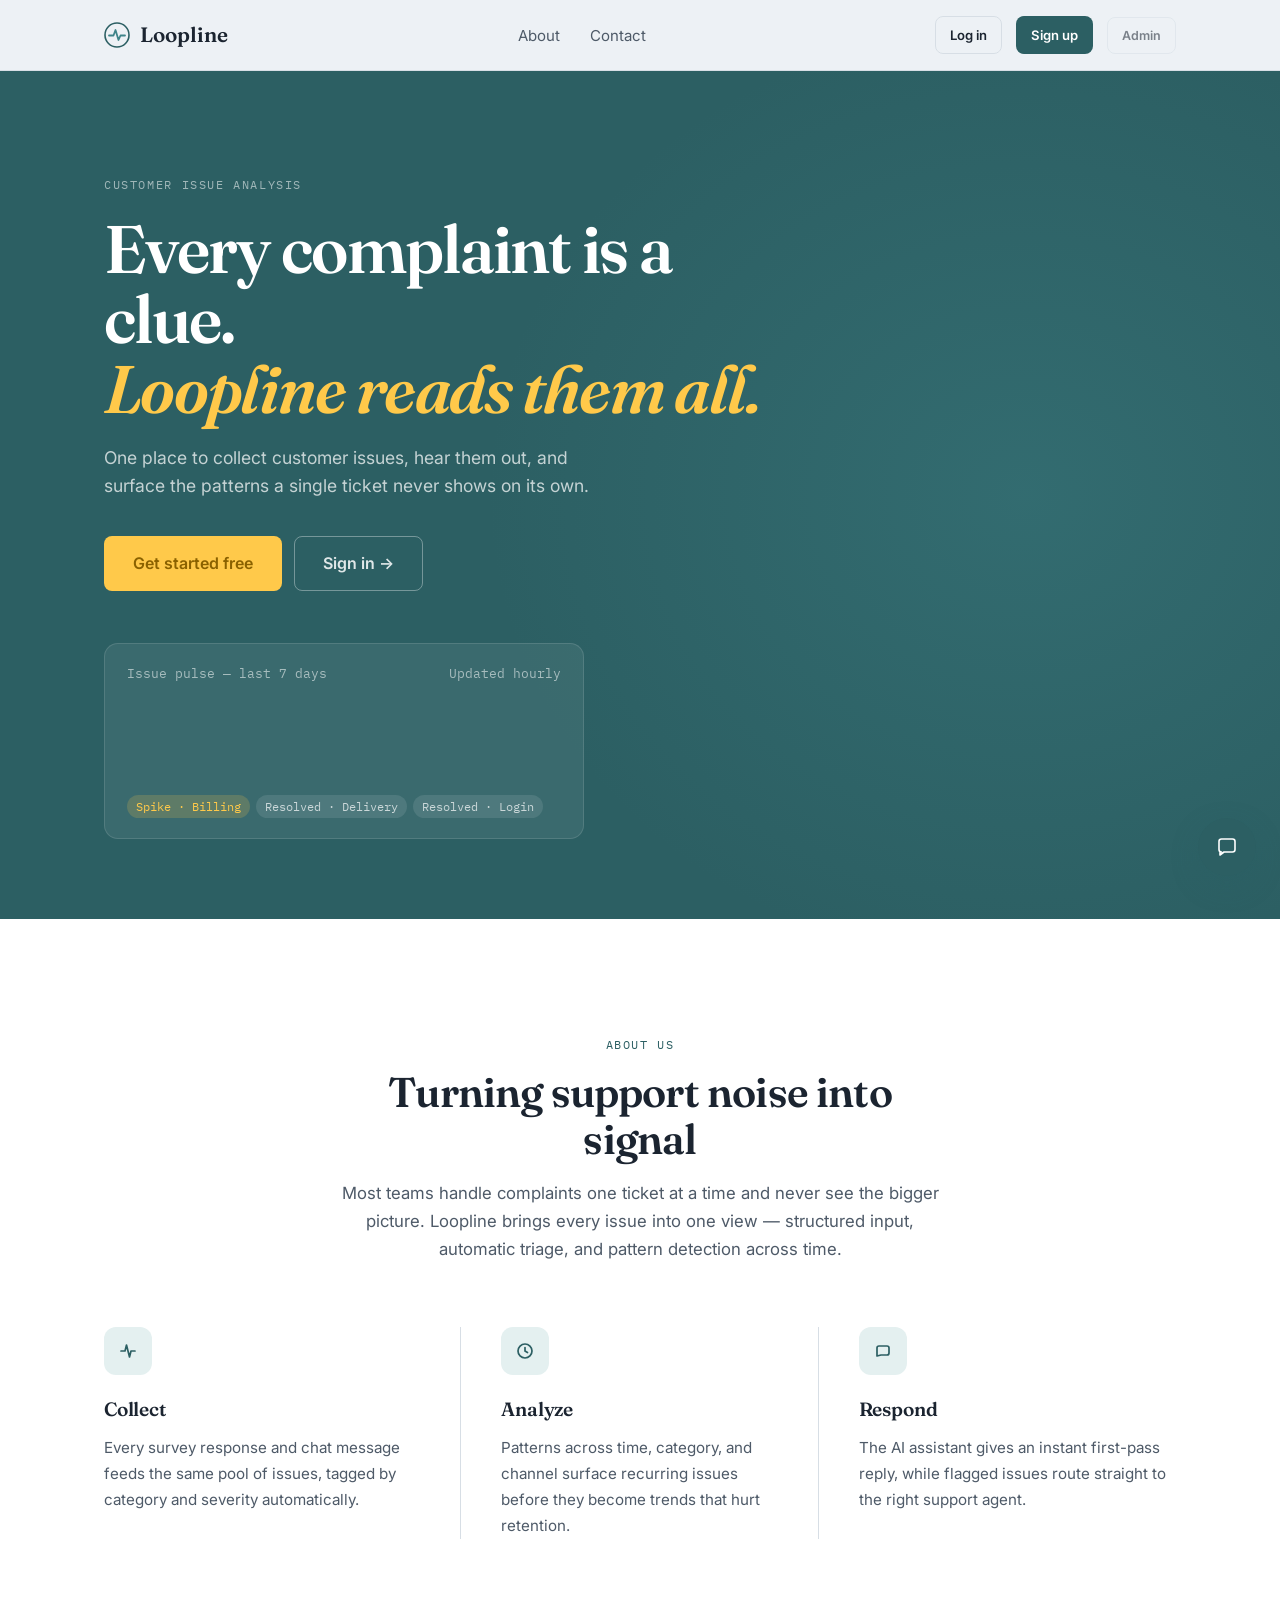
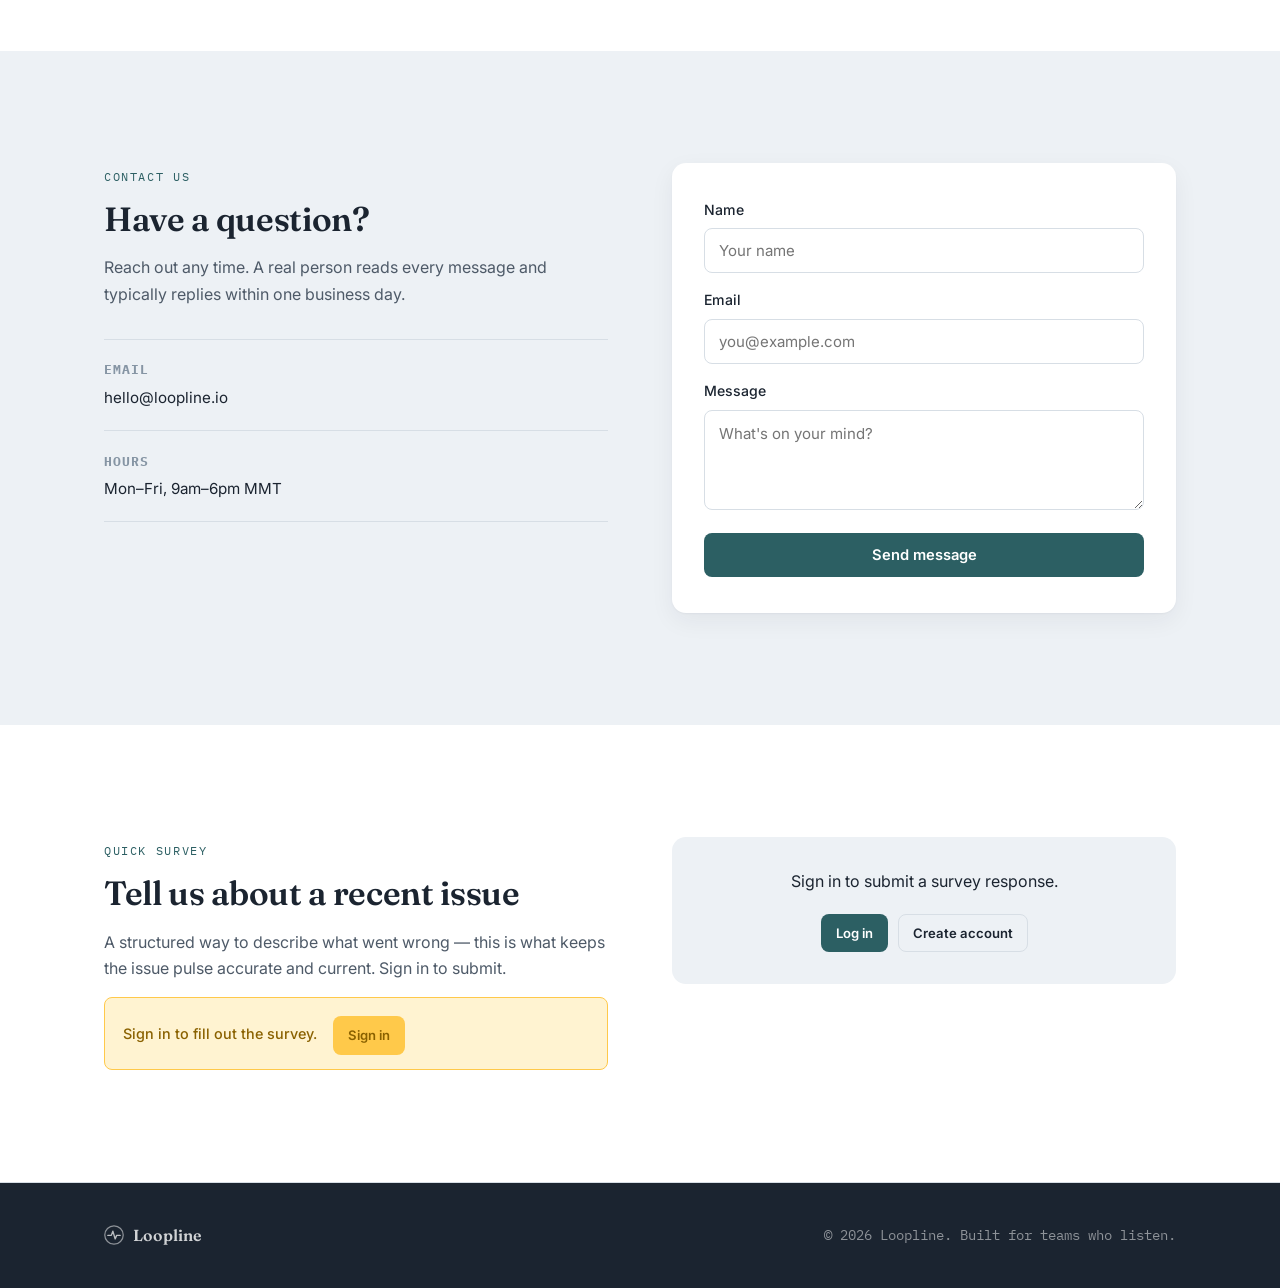
==== commit 4aa4e23c: "feat(ui,auth): upgrade visual design; correct nav links; update env example" ====
--- a/frontend/index.html
+++ b/frontend/index.html
@@ -5,8 +5,279 @@
 <meta name="viewport" content="width=device-width, initial-scale=1.0">
 <title>Loopline — Customer Issue Analysis</title>
 <link rel="preconnect" href="https://fonts.googleapis.com">
-<link href="https://fonts.googleapis.com/css2?family=Fraunces:wght@500;600;700&family=Inter:wght@400;500;600;700&family=IBM+Plex+Mono:wght@400;500&display=swap" rel="stylesheet">
+<link href="https://fonts.googleapis.com/css2?family=Fraunces:ital,wght@0,400;0,500;0,600;0,700;1,400&family=Inter:wght@400;500;600&family=IBM+Plex+Mono:wght@400;500&display=swap" rel="stylesheet">
 <link rel="stylesheet" href="style.css">
+<style>
+/* ── Landing-page-only additions ─────────────────────────────────── */
+
+/* Hero — full-bleed teal with large editorial type */
+.hero-v2 {
+  background: var(--teal-dark);
+  color: #fff;
+  padding: 100px 0 80px;
+  overflow: hidden;
+  position: relative;
+}
+.hero-v2::after {
+  content: '';
+  position: absolute;
+  inset: 0;
+  background: radial-gradient(ellipse 60% 80% at 80% 50%, rgba(63,132,137,.35) 0%, transparent 70%);
+  pointer-events: none;
+}
+.hero-v2 .container { position: relative; z-index: 1; }
+
+.hero-v2 .eyebrow {
+  color: rgba(255,255,255,.55);
+  margin-bottom: 1.25rem;
+}
+.hero-v2 h1 {
+  color: #fff;
+  font-size: clamp(2.6rem, 6vw, 4.2rem);
+  line-height: 1.04;
+  letter-spacing: -0.025em;
+  max-width: 700px;
+  margin-bottom: 1.25rem;
+}
+.hero-v2 h1 em {
+  font-style: italic;
+  color: var(--amber);
+}
+.hero-v2 .hero-sub {
+  color: rgba(255,255,255,.72);
+  font-size: 1.1rem;
+  max-width: 500px;
+  margin-bottom: 2.25rem;
+  line-height: 1.6;
+}
+.hero-v2 .hero-cta {
+  display: flex;
+  gap: 12px;
+  flex-wrap: wrap;
+}
+.hero-v2 .btn-outline-white {
+  background: transparent;
+  border: 1px solid rgba(255,255,255,.35);
+  color: rgba(255,255,255,.85);
+  padding: 12px 22px;
+  border-radius: var(--radius-sm);
+  font-weight: 600;
+  font-size: 0.92rem;
+  display: inline-flex;
+  align-items: center;
+  gap: 7px;
+  transition: border-color .15s, color .15s;
+}
+.hero-v2 .btn-outline-white:hover {
+  border-color: rgba(255,255,255,.7);
+  color: #fff;
+}
+
+/* Pulse card inside hero */
+.hero-pulse {
+  background: rgba(255,255,255,.07);
+  border: 1px solid rgba(255,255,255,.12);
+  border-radius: var(--radius-md);
+  padding: 20px 22px;
+  margin-top: 52px;
+  max-width: 480px;
+}
+.hero-pulse-head {
+  display: flex;
+  justify-content: space-between;
+  align-items: center;
+  margin-bottom: 12px;
+  font-size: 0.8rem;
+  color: rgba(255,255,255,.55);
+  font-family: var(--font-mono);
+}
+.hero-pulse-tags {
+  display: flex;
+  gap: 6px;
+  flex-wrap: wrap;
+  margin-top: 12px;
+}
+.hero-pulse-tag {
+  font-size: 0.72rem;
+  font-family: var(--font-mono);
+  padding: 3px 9px;
+  border-radius: 100px;
+  background: rgba(255,255,255,.1);
+  color: rgba(255,255,255,.7);
+}
+.hero-pulse-tag.amber { background: rgba(255,201,74,.18); color: var(--amber); }
+
+/* About section — clean, no nested cards */
+.about-section {
+  padding: 96px 0;
+  background: var(--surface);
+}
+.about-lead {
+  max-width: 620px;
+  margin: 0 auto 64px;
+  text-align: center;
+}
+.about-lead h2 {
+  font-size: clamp(1.8rem, 3.5vw, 2.6rem);
+  letter-spacing: -0.02em;
+  margin-bottom: 1rem;
+}
+.about-lead p { font-size: 1.05rem; line-height: 1.65; }
+
+/* Three-column pillars — no card borders, just space */
+.pillars {
+  display: grid;
+  grid-template-columns: repeat(3, 1fr);
+  gap: 48px 40px;
+}
+.pillar {}
+.pillar-icon {
+  width: 40px;
+  height: 40px;
+  background: var(--teal-tint);
+  border-radius: 10px;
+  display: flex;
+  align-items: center;
+  justify-content: center;
+  margin-bottom: 18px;
+  color: var(--teal-dark);
+}
+.pillar h3 {
+  font-size: 1.15rem;
+  margin-bottom: 10px;
+}
+.pillar p { font-size: 0.94rem; line-height: 1.65; margin: 0; }
+
+/* Contact section */
+.contact-section {
+  padding: 96px 0;
+  background: var(--bg);
+}
+.contact-grid {
+  display: grid;
+  grid-template-columns: 1fr 1fr;
+  gap: 64px;
+  align-items: start;
+}
+.contact-info h2 { margin-bottom: 1rem; }
+.contact-info p { font-size: 1rem; line-height: 1.65; margin-bottom: 2rem; }
+.contact-detail {
+  display: flex;
+  flex-direction: column;
+  gap: 4px;
+  padding: 20px 0;
+  border-top: 1px solid var(--line);
+  border-bottom: 1px solid var(--line);
+}
+.contact-detail strong { font-size: 0.8rem; text-transform: uppercase; letter-spacing: .07em; font-family: var(--font-mono); color: var(--ink-faint); }
+.contact-detail span { font-size: 0.95rem; color: var(--ink); margin-top: 2px; }
+
+/* Survey section */
+.survey-section {
+  padding: 96px 0;
+  background: var(--surface);
+}
+.survey-inner {
+  display: grid;
+  grid-template-columns: 1fr 1fr;
+  gap: 64px;
+  align-items: start;
+}
+.survey-copy h2 { margin-bottom: 1rem; }
+.survey-copy p { font-size: 1rem; line-height: 1.65; }
+.gate-banner {
+  display: flex;
+  align-items: center;
+  gap: 16px;
+  background: var(--amber-tint);
+  border: 1px solid var(--amber);
+  border-radius: var(--radius-sm);
+  padding: 14px 18px;
+  margin-top: 8px;
+}
+.gate-banner p { color: var(--amber-dark); margin: 0; font-size: 0.9rem; font-weight: 500; }
+
+/* Survey form — no wrapper card, just clean fields */
+.survey-form-bare { max-width: 100%; }
+
+/* Footer */
+.footer-v2 {
+  background: var(--ink);
+  color: rgba(255,255,255,.5);
+  padding: 40px 0;
+}
+.footer-inner-v2 {
+  display: flex;
+  align-items: center;
+  justify-content: space-between;
+  flex-wrap: wrap;
+  gap: 12px;
+  font-size: 0.85rem;
+  font-family: var(--font-mono);
+}
+.footer-brand {
+  display: flex;
+  align-items: center;
+  gap: 9px;
+  color: rgba(255,255,255,.8);
+  font-family: var(--font-display);
+  font-size: 1rem;
+  font-weight: 600;
+}
+
+/* ── Index page visual upgrades ─────────────────────────────────── */
+
+/* Section spacing — more generous breathing room */
+.about-section  { padding: 112px 0; }
+.contact-section { padding: 112px 0; }
+.survey-section  { padding: 112px 0; }
+
+/* Pillars — stronger number/icon contrast */
+.pillar-icon {
+  width: 48px;
+  height: 48px;
+  background: var(--teal-tint);
+  border-radius: 12px;
+  display: flex;
+  align-items: center;
+  justify-content: center;
+  margin-bottom: 20px;
+  color: var(--teal-dark);
+}
+.pillar h3 { font-size: 1.2rem; font-weight: 600; margin-bottom: 10px; }
+.pillar p  { font-size: 0.95rem; line-height: 1.7; color: var(--ink-soft); }
+
+/* Contact form — elevated surface */
+.contact-section form {
+  background: var(--surface);
+  border-radius: var(--radius-md);
+  box-shadow: var(--shadow-card);
+  padding: 36px 32px;
+}
+
+/* About section divider line between pillars on desktop */
+@media (min-width: 769px) {
+  .pillars { gap: 0; }
+  .pillar {
+    padding: 0 40px;
+    border-right: 1px solid var(--line);
+  }
+  .pillar:first-child { padding-left: 0; }
+  .pillar:last-child  { padding-right: 0; border-right: none; }
+}
+
+
+@media (max-width: 768px) {
+  .pillars         { grid-template-columns: 1fr; gap: 36px; }
+  .contact-grid    { grid-template-columns: 1fr; gap: 40px; }
+  .survey-inner    { grid-template-columns: 1fr; gap: 36px; }
+  .hero-v2         { padding: 72px 0 56px; }
+  .pillar          { padding: 0 !important; border-right: none !important; }
+  .about-section   { padding: 72px 0; }
+  .contact-section { padding: 72px 0; }
+  .survey-section  { padding: 72px 0; }
+}
+</style>
 </head>
 <body>
 
@@ -20,105 +291,99 @@
       Loopline
     </a>
     <div class="nav-links">
-      <a href="#about">About Us</a>
-      <a href="#contact">Contact Us</a>
-      <a href="activities.html">Activities</a>
-      <a href="#survey">Survey</a>
-      <a href="#chat">AI Chat</a>
+      <a href="#about">About</a>
+      <a href="#contact">Contact</a>
     </div>
     <div class="nav-auth">
-      <a href="login.html" class="btn btn-ghost btn-sm">Log in</a>
+      <a href="login.html"  class="btn btn-ghost btn-sm">Log in</a>
       <a href="signup.html" class="btn btn-primary btn-sm">Sign up</a>
-      <a href="admin-login.html" class="btn btn-ghost btn-sm" style="opacity:0.65;" title="Admin Login">Admin</a>
+      <a href="admin-login.html" class="btn btn-ghost btn-sm" style="opacity:0.55; font-size:0.78rem;" title="Admin">Admin</a>
     </div>
     <button class="nav-toggle" aria-label="Menu"><span></span><span></span><span></span></button>
   </div>
 </nav>
 
-<!-- ================= HERO ================= -->
-<header class="hero">
-  <div class="container hero-inner">
-    <div>
-      <span class="eyebrow">Customer issue analysis</span>
-      <h1>Every complaint is a clue. Loopline reads them all at once.</h1>
-      <p class="hero-sub">One place to collect customer issues, hear them out, and see the patterns a single ticket never shows on its own.</p>
-      <div class="hero-cta">
-        <a href="#survey" class="btn btn-amber">Try the survey</a>
-        <a href="#chat" class="btn btn-ghost">Ask the assistant</a>
-      </div>
-    </div>
-    <div>
-      <div class="illus-wrap">
-        <img src="img/chat-people.svg" alt="Illustration of two people chatting" style="margin-bottom: 18px;">
-      </div>
-      <div class="pulse-card" aria-hidden="false">
-        <div class="pulse-card-head">
-          <span>Issue pulse — last 7 days</span>
-          <span class="tag">Updated hourly</span>
-        </div>
-        <svg viewBox="0 0 320 120" width="100%" height="120" xmlns="http://www.w3.org/2000/svg" id="pulse-svg">
-          <polyline id="pulse-bg" fill="none" stroke="#D7DEE5" stroke-width="2"/>
-          <polyline id="pulse-line" fill="none" stroke="#3F8489" stroke-width="2.5" stroke-linecap="round" stroke-linejoin="round"/>
-          <g id="pulse-dots"></g>
-        </svg>
-        <div class="pulse-tags">
-          <span class="tag amber">Spike · Billing</span>
-          <span class="tag">Resolved · Delivery</span>
-          <span class="tag">Resolved · Login</span>
-        </div>
+<!-- ═══════════════ HERO ═══════════════ -->
+<header class="hero-v2">
+  <div class="container">
+    <span class="eyebrow">Customer issue analysis</span>
+    <h1>Every complaint is a clue.<br><em>Loopline reads them all.</em></h1>
+    <p class="hero-sub">One place to collect customer issues, hear them out, and surface the patterns a single ticket never shows on its own.</p>
+    <div class="hero-cta">
+      <a href="signup.html" class="btn btn-amber" style="font-size:1rem; padding:14px 28px;">Get started free</a>
+      <a href="login.html"  class="btn-outline-white" style="font-size:1rem; padding:14px 28px;">Sign in →</a>
+    </div>
+
+    <div class="hero-pulse">
+      <div class="hero-pulse-head">
+        <span>Issue pulse — last 7 days</span>
+        <span>Updated hourly</span>
+      </div>
+      <svg viewBox="0 0 320 80" width="100%" height="80" xmlns="http://www.w3.org/2000/svg" id="pulse-svg">
+        <polyline id="pulse-bg"   fill="none" stroke="rgba(255,255,255,.12)" stroke-width="1.5"/>
+        <polyline id="pulse-line" fill="none" stroke="var(--amber)"          stroke-width="2.5" stroke-linecap="round" stroke-linejoin="round"/>
+        <g id="pulse-dots"></g>
+      </svg>
+      <div class="hero-pulse-tags">
+        <span class="hero-pulse-tag amber">Spike · Billing</span>
+        <span class="hero-pulse-tag">Resolved · Delivery</span>
+        <span class="hero-pulse-tag">Resolved · Login</span>
       </div>
     </div>
   </div>
 </header>
 
-<!-- ================= ABOUT ================= -->
-<section id="about">
+<!-- ═══════════════ ABOUT ═══════════════ -->
+<section id="about" class="about-section">
   <div class="container">
-    <div class="section-head">
-      <span class="eyebrow">About us</span>
+    <div class="about-lead">
+      <span class="eyebrow" style="color:var(--teal-dark);">About us</span>
       <h2>Turning support noise into signal</h2>
-      <p>Most support teams collect complaints one ticket at a time, but rarely step back to see what the whole pile is saying. Loopline brings every issue into one view — a survey to gather input, an assistant to triage it, and a real team behind it to follow up.</p>
-    </div>
-    <div class="grid-3">
-      <div class="card">
-        <div class="icon-badge">
-          <svg width="18" height="18" viewBox="0 0 18 18" fill="none"><path d="M2 9H6L7.5 3L10.5 15L12 9H16" stroke="currentColor" stroke-width="1.6" stroke-linecap="round" stroke-linejoin="round"/></svg>
+      <p>Most teams handle complaints one ticket at a time and never see the bigger picture. Loopline brings every issue into one view — structured input, automatic triage, and pattern detection across time.</p>
+    </div>
+    <div class="pillars">
+      <div class="pillar">
+        <div class="pillar-icon">
+          <svg width="20" height="20" viewBox="0 0 20 20" fill="none"><path d="M3 10H7L8.5 4L11.5 16L13 10H17" stroke="currentColor" stroke-width="1.7" stroke-linecap="round" stroke-linejoin="round"/></svg>
         </div>
         <h3>Collect</h3>
-        <p>Every survey response and chat message feeds the same pool of issues, tagged by category and severity.</p>
-      </div>
-      <div class="card">
-        <div class="icon-badge">
-          <svg width="18" height="18" viewBox="0 0 18 18" fill="none"><circle cx="9" cy="9" r="6.5" stroke="currentColor" stroke-width="1.6"/><path d="M9 5.5V9L11.5 10.5" stroke="currentColor" stroke-width="1.6" stroke-linecap="round"/></svg>
+        <p>Every survey response and chat message feeds the same pool of issues, tagged by category and severity automatically.</p>
+      </div>
+      <div class="pillar">
+        <div class="pillar-icon">
+          <svg width="20" height="20" viewBox="0 0 20 20" fill="none"><circle cx="10" cy="10" r="7" stroke="currentColor" stroke-width="1.7"/><path d="M10 6.5V10L12.5 11.5" stroke="currentColor" stroke-width="1.7" stroke-linecap="round"/></svg>
         </div>
         <h3>Analyze</h3>
-        <p>Patterns across time, category, and channel surface recurring issues before they become trends.</p>
-      </div>
-      <div class="card">
-        <div class="icon-badge">
-          <svg width="18" height="18" viewBox="0 0 18 18" fill="none"><path d="M3 14V5.5C3 4.7 3.7 4 4.5 4H13.5C14.3 4 15 4.7 15 5.5V11C15 11.8 14.3 12.5 13.5 12.5H7L3 14Z" stroke="currentColor" stroke-width="1.6" stroke-linejoin="round"/></svg>
+        <p>Patterns across time, category, and channel surface recurring issues before they become trends that hurt retention.</p>
+      </div>
+      <div class="pillar">
+        <div class="pillar-icon">
+          <svg width="20" height="20" viewBox="0 0 20 20" fill="none"><path d="M4 15V7C4 5.9 4.9 5 6 5H14C15.1 5 16 5.9 16 7V12C16 13.1 15.1 14 14 14H8L4 15Z" stroke="currentColor" stroke-width="1.7" stroke-linejoin="round"/></svg>
         </div>
         <h3>Respond</h3>
-        <p>The assistant gives an instant first reply, while flagged issues route straight to the right person.</p>
+        <p>The AI assistant gives an instant first-pass reply, while flagged issues route straight to the right support agent.</p>
       </div>
     </div>
   </div>
 </section>
 
-<!-- ================= CONTACT ================= -->
-<section id="contact" class="section-alt">
-  <div class="container grid-2">
-    <div>
+<!-- ═══════════════ CONTACT ═══════════════ -->
+<section id="contact" class="contact-section">
+  <div class="container contact-grid">
+    <div class="contact-info">
       <span class="eyebrow">Contact us</span>
       <h2>Have a question?</h2>
-      <p>Reach out any time — a real person on our team reads every message and typically replies within one business day.</p>
-      <div class="card" style="margin-top: 1.5rem;">
-        <h3>Reach the team</h3>
-        <p style="margin-bottom: 0.3rem;">hello@loopline.io</p>
-        <p style="margin: 0;">Mon–Fri, 9am–6pm</p>
-      </div>
-    </div>
-    <form class="card" id="contact-form">
+      <p>Reach out any time. A real person reads every message and typically replies within one business day.</p>
+      <div class="contact-detail">
+        <strong>Email</strong>
+        <span>hello@loopline.io</span>
+      </div>
+      <div class="contact-detail" style="border-top:none; margin-top:1px;">
+        <strong>Hours</strong>
+        <span>Mon–Fri, 9am–6pm MMT</span>
+      </div>
+    </div>
+    <form id="contact-form">
       <div class="field">
         <label for="c-name">Name</label>
         <input id="c-name" type="text" placeholder="Your name" required>
@@ -136,25 +401,21 @@
   </div>
 </section>
 
-<!-- ================= SURVEY ================= -->
-<section id="survey">
-  <div class="container">
-    <div class="section-head">
-      <span class="eyebrow">Survey</span>
+<!-- ═══════════════ SURVEY ═══════════════ -->
+<section id="survey" class="survey-section">
+  <div class="container survey-inner">
+    <div class="survey-copy">
+      <span class="eyebrow">Quick survey</span>
       <h2>Tell us about a recent issue</h2>
-      <p>A quick, structured way to describe what went wrong — this is what keeps the issue pulse above accurate and current.</p>
-    </div>
-
-    <div class="illus-wrap" style="max-width: 220px; margin-bottom: 24px;">
-      <img src="img/clipboard-check.svg" alt="Illustration of a clipboard with a checkmark">
-    </div>
-
-    <div class="gate-banner" id="survey-gate">
-      <p>Sign in to fill out the survey.</p>
-      <a href="login.html" class="btn btn-primary btn-sm">Sign in</a>
-    </div>
-
-    <form class="card" id="survey-form" style="max-width: 560px; display: none;">
+      <p>A structured way to describe what went wrong — this is what keeps the issue pulse accurate and current. Sign in to submit.</p>
+
+      <div class="gate-banner" id="survey-gate" style="display:none;">
+        <p>Sign in to fill out the survey.</p>
+        <a href="login.html" class="btn btn-amber btn-sm" style="white-space:nowrap;">Sign in</a>
+      </div>
+    </div>
+
+    <form id="survey-form" class="survey-form-bare" style="display:none;">
       <div class="field">
         <label>How satisfied were you with the resolution?</label>
         <div class="rating-scale" id="rating-scale">
@@ -178,23 +439,40 @@
       </div>
       <div class="field">
         <label for="s-comment">Tell us more</label>
-        <textarea id="s-comment" placeholder="Describe what happened..."></textarea>
+        <textarea id="s-comment" rows="4" placeholder="Describe what happened..."></textarea>
       </div>
       <button type="submit" class="btn btn-primary btn-block">Submit survey</button>
-      <p class="form-note">Your response is kept private and used only to improve support.</p>
+      <p class="form-note" style="margin-top:10px;">Your response is private and used only to improve support.</p>
     </form>
+
+    <!-- Shown to guests instead of the form -->
+    <div id="survey-guest-cta" style="display:none;">
+      <div style="padding:32px; background:var(--bg); border-radius:var(--radius-md); text-align:center;">
+        <p style="font-size:1rem; margin-bottom:1.25rem; color:var(--ink);">Sign in to submit a survey response.</p>
+        <div style="display:flex; gap:10px; justify-content:center; flex-wrap:wrap;">
+          <a href="login.html"  class="btn btn-primary btn-sm">Log in</a>
+          <a href="signup.html" class="btn btn-ghost btn-sm">Create account</a>
+        </div>
+      </div>
+    </div>
   </div>
 </section>
 
-<!-- ================= FOOTER ================= -->
-<footer>
-  <div class="container footer-inner">
-    <span>© 2026 Loopline. All rights reserved.</span>
-    <span>Built for teams who listen.</span>
+<!-- ═══════════════ FOOTER ═══════════════ -->
+<footer class="footer-v2">
+  <div class="container footer-inner-v2">
+    <div class="footer-brand">
+      <svg viewBox="0 0 26 26" fill="none" style="width:20px;height:20px;">
+        <circle cx="13" cy="13" r="12" stroke="rgba(255,255,255,.5)" stroke-width="1.6"/>
+        <path d="M5 13.5H9.5L11.5 8L14.5 18L16.5 13.5H21" stroke="rgba(255,255,255,.7)" stroke-width="1.8" stroke-linecap="round" stroke-linejoin="round"/>
+      </svg>
+      Loopline
+    </div>
+    <span>© 2026 Loopline. Built for teams who listen.</span>
   </div>
 </footer>
 
-<!-- ================= AI CHAT WIDGET ================= -->
+<!-- ═══════════════ AI CHAT WIDGET ═══════════════ -->
 <button class="chat-launcher" id="chat-launcher" aria-label="Open Loop Assistant">
   <svg width="24" height="24" viewBox="0 0 24 24" fill="none"><path d="M4 6.5C4 5.1 5.1 4 6.5 4H17.5C18.9 4 20 5.1 20 6.5V14.5C20 15.9 18.9 17 17.5 17H9L5 20V17H6.5C5.1 17 4 15.9 4 14.5V6.5Z" stroke="white" stroke-width="1.6" stroke-linejoin="round"/></svg>
 </button>
--- a/frontend/style.css
+++ b/frontend/style.css
@@ -1022,6 +1022,26 @@
   align-items: center;
   gap: 6px;
 }
+/* Combined date + time on one row */
+.datetime-row {
+  display: flex;
+  align-items: center;
+  gap: 12px;
+  flex-wrap: wrap;
+}
+.datetime-row input[type="date"] {
+  flex: 1 1 140px;
+  padding: 12px 10px;
+  border: 1px solid var(--line);
+  border-radius: var(--radius-sm);
+  background: var(--surface);
+  font-family: var(--font-mono);
+  font-size: 0.9rem;
+  color: var(--ink);
+}
+.datetime-row .time-picker {
+  flex: 1 1 160px;
+}
 .time-picker select {
   flex: 1;
   min-width: 0;
@@ -1427,6 +1447,96 @@
 .chart-card h3 { margin-bottom: 2px; }
 .chart-card .chart-sub { font-size: 0.82rem; color: var(--ink-faint); margin-bottom: 14px; }
 .chart-card canvas { max-width: 100%; }
+
+/* ── SVG chart host (replaces canvas — no external library) ── */
+.svg-chart-host { width: 100%; overflow: visible; }
+.svg-chart-host svg { width: 100%; display: block; overflow: visible; }
+
+/* ── Donut chart side-by-side layout ── */
+.donut-wrap {
+  display: flex;
+  align-items: center;
+  gap: 18px;
+  flex-wrap: wrap;
+}
+.donut-svg-box { flex: 0 0 auto; }
+.donut-legend {
+  flex: 1 1 120px;
+  display: flex;
+  flex-direction: column;
+  gap: 8px;
+}
+.donut-legend-item {
+  display: flex;
+  align-items: center;
+  gap: 8px;
+  font: 400 12px/1.3 'Inter', sans-serif;
+  color: var(--ink);
+}
+.donut-legend-swatch {
+  width: 10px;
+  height: 10px;
+  border-radius: 50%;
+  flex-shrink: 0;
+}
+
+/* ── Data-source toggle bar ── */
+.ds-toggle-bar {
+  display: flex;
+  align-items: center;
+  gap: 12px;
+  flex-wrap: wrap;
+  margin-bottom: 20px;
+}
+.ds-toggle-label {
+  font: 600 11px/1 'Inter', sans-serif;
+  text-transform: uppercase;
+  letter-spacing: .6px;
+  color: var(--ink-faint);
+}
+.ds-toggle-group {
+  display: flex;
+  background: var(--bg);
+  border-radius: 8px;
+  padding: 3px;
+  gap: 2px;
+}
+.ds-toggle-btn {
+  padding: 6px 15px;
+  border-radius: 6px;
+  border: none;
+  background: transparent;
+  color: var(--ink-faint);
+  font: 500 13px/1 'Inter', sans-serif;
+  cursor: pointer;
+  transition: all .18s;
+}
+.ds-toggle-btn.active {
+  background: var(--surface);
+  color: var(--ink);
+  font-weight: 600;
+  box-shadow: 0 1px 3px rgba(0,0,0,.1);
+}
+.ds-count { font-size: 11px; opacity: .75; }
+.ds-source-pill {
+  display: inline-flex;
+  align-items: center;
+  gap: 5px;
+  font: 500 11px/1 'Inter', sans-serif;
+  padding: 3px 10px;
+  border-radius: 20px;
+  white-space: nowrap;
+}
+.ds-source-pill.baseline { background: #e9d8fd; color: #6b46c1; }
+.ds-source-pill.live     { background: #c6f6d5; color: #276749; }
+.ds-source-pill::before {
+  content: '';
+  width: 6px;
+  height: 6px;
+  border-radius: 50%;
+  background: currentColor;
+  flex-shrink: 0;
+}
 .trend-pill {
   display: inline-flex;
   align-items: center;
@@ -1480,6 +1590,24 @@
   background: var(--surface);
   cursor: pointer;
 }
+
+/* Baseline (read-only) table rows — historical CSV data, not editable */
+.baseline-row td { opacity: 0.9; }
+.inline-label {
+  display: inline-block;
+  font-family: var(--font-mono);
+  font-size: 0.74rem;
+  padding: 4px 8px;
+  border-radius: 100px;
+  border: 1px solid var(--line);
+  background: var(--bg);
+  color: var(--ink-soft);
+}
+.inline-label.pending   { background: var(--amber-tint); color: #92600a; border-color: var(--amber); }
+.inline-label.resolved  { background: var(--teal-tint);  color: var(--teal-dark); border-color: var(--teal); }
+.inline-label.priority-low    { background: #e6f3f3; color: #2C5F63; border-color: #b3d4d5; }
+.inline-label.priority-medium { background: var(--amber-tint); color: #92600a; border-color: var(--amber); }
+.inline-label.priority-high   { background: var(--red-tint); color: var(--red); border-color: var(--red); }
 
 /* ---- Pagination ---- */
 .pagination {
@@ -1544,8 +1672,38 @@
   background: var(--surface-raised);
   color: var(--ink);
   border-bottom-left-radius: 4px;
-  white-space: pre-wrap;
-}
+  /* white-space: pre-wrap removed — bot messages now render markdown
+     via marked.js so the browser handles whitespace inside the HTML
+     it produces, not as raw preformatted text */
+}
+/* Markdown rendered inside a bot bubble — scoped so these rules only
+   apply inside .chat-md and don't bleed into the rest of the page */
+.chat-md p { margin: 0 0 8px; }
+.chat-md p:last-child { margin-bottom: 0; }
+.chat-md strong { font-weight: 600; color: var(--ink); }
+.chat-md em { font-style: italic; }
+.chat-md code {
+  font-family: var(--font-mono);
+  font-size: 0.82em;
+  background: var(--surface);
+  border: 1px solid var(--line);
+  border-radius: 3px;
+  padding: 1px 5px;
+}
+.chat-md ol, .chat-md ul {
+  margin: 6px 0 8px 0;
+  padding-left: 20px;
+}
+.chat-md li { margin-bottom: 4px; }
+.chat-md h1, .chat-md h2, .chat-md h3 {
+  font-family: var(--font-display);
+  font-weight: 600;
+  margin: 10px 0 4px;
+  color: var(--ink);
+}
+.chat-md h1 { font-size: 1rem; }
+.chat-md h2, .chat-md h3 { font-size: 0.95rem; }
+.chat-md hr { border: none; border-top: 1px solid var(--line); margin: 8px 0; }
 .admin-chat-msg .rag-badge {
   display: block;
   font-family: var(--font-mono);
@@ -1597,3 +1755,32 @@
   gap: 16px;
 }
 @media (max-width: 600px) { .form-grid-admin { grid-template-columns: 1fr; } }
+
+/* ==========================================================================
+   Password show/hide toggle — small UX addition, adapted from a design
+   idea in a peer team's repo (see docs/DECISIONS.md #19). Reuses the
+   existing .field input styling; the toggle button just overlays it.
+   ========================================================================== */
+.pw-field {
+  position: relative;
+}
+.pw-field input {
+  padding-right: 44px;
+}
+.pw-toggle {
+  position: absolute;
+  top: 50%;
+  right: 6px;
+  transform: translateY(-50%);
+  width: 32px;
+  height: 32px;
+  border: none;
+  background: none;
+  cursor: pointer;
+  display: flex;
+  align-items: center;
+  justify-content: center;
+  color: var(--ink-faint);
+  border-radius: 8px;
+}
+.pw-toggle:hover { color: var(--teal-dark); background: var(--teal-tint); }
